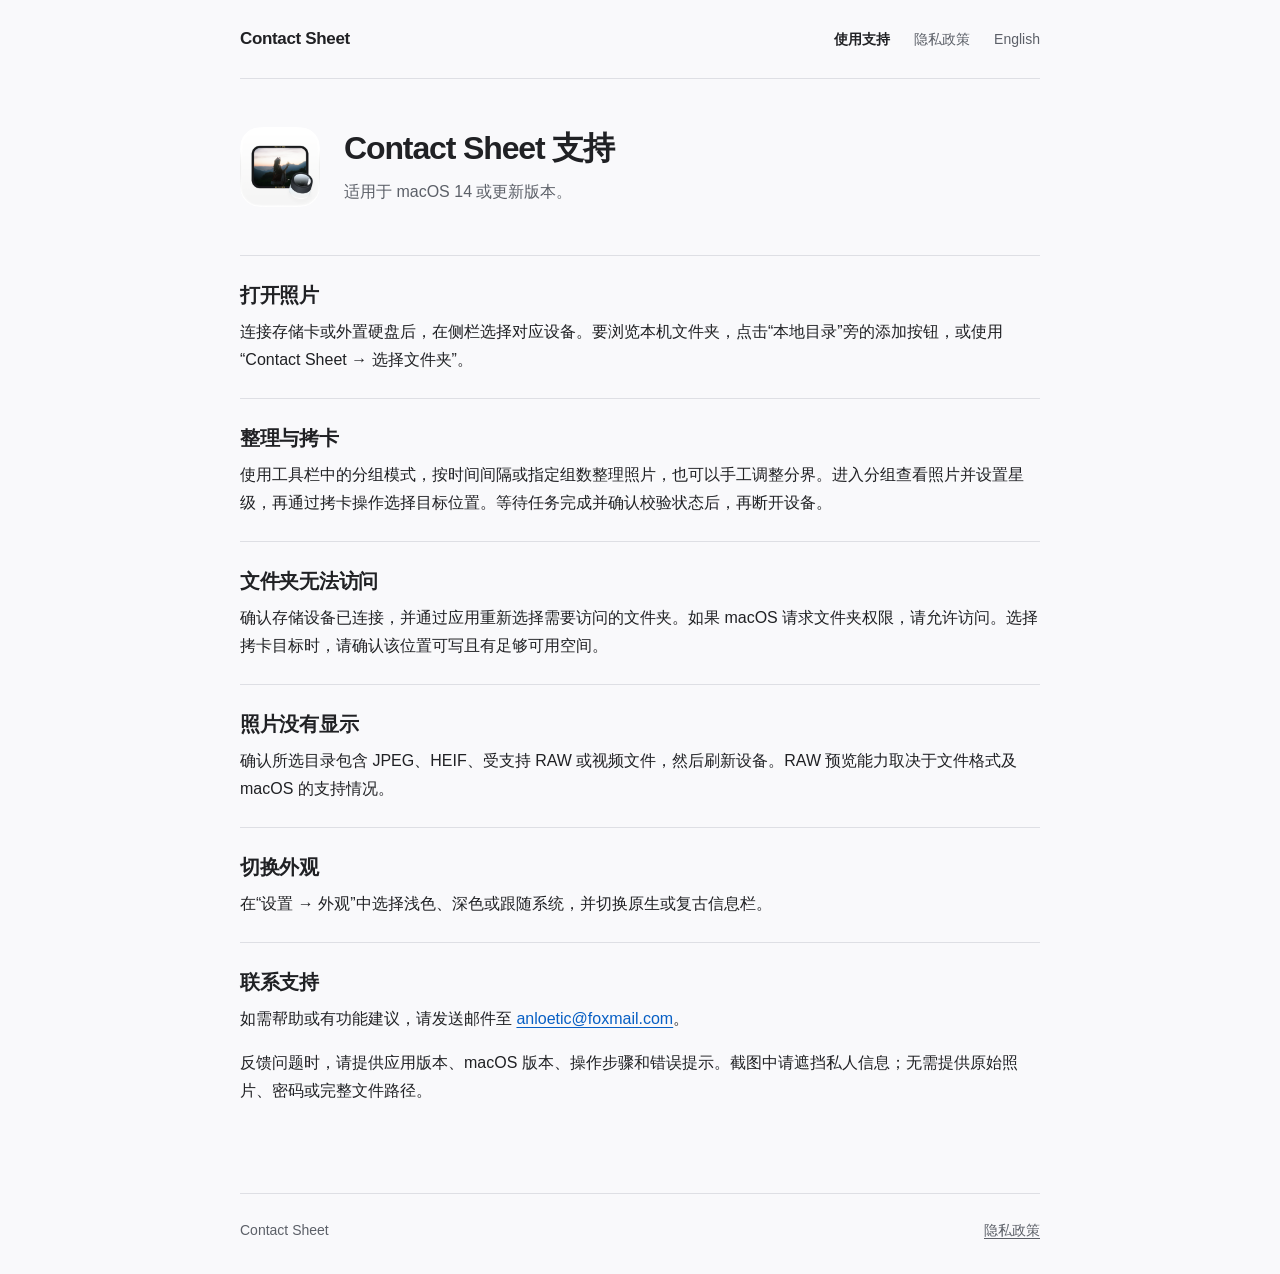
==== index.html @ 530712d1 "Publish Contact Sheet support and privacy pages" ====
<!doctype html>
<html lang="zh-CN">
<head>
  <meta charset="utf-8">
  <meta name="viewport" content="width=device-width, initial-scale=1">
  <meta name="color-scheme" content="light dark">
  <meta name="description" content="Contact Sheet 使用支持：打开照片、整理分组、校验拷卡、文件夹权限与外观设置。">
  <title>使用支持 · Contact Sheet</title>
  <link rel="icon" type="image/png" href="assets/icon.png">
  <link rel="stylesheet" href="assets/style.css">
</head>
<body>
  <a class="skip-link" href="#main">跳转到正文</a>
  <div class="shell">
    <header class="site-header">
      <a class="brand" href="./">Contact Sheet</a>
      <nav class="site-nav" aria-label="网站导航">
        <a href="./" aria-current="page">使用支持</a>
        <a href="privacy/">隐私政策</a>
        <a href="en/" lang="en" hreflang="en">English</a>
      </nav>
    </header>
    <main id="main">
      <div class="intro">
        <img class="app-icon" src="assets/icon.png" width="80" height="80" alt="">
        <div>
          <h1>Contact Sheet 支持</h1>
          <p>适用于 macOS 14 或更新版本。</p>
        </div>
      </div>
      <section class="content-section" aria-labelledby="open-photos">
        <h2 id="open-photos">打开照片</h2>
        <p>连接存储卡或外置硬盘后，在侧栏选择对应设备。要浏览本机文件夹，点击“本地目录”旁的添加按钮，或使用“Contact Sheet → 选择文件夹”。</p>
      </section>
      <section class="content-section" aria-labelledby="organize-copy">
        <h2 id="organize-copy">整理与拷卡</h2>
        <p>使用工具栏中的分组模式，按时间间隔或指定组数整理照片，也可以手工调整分界。进入分组查看照片并设置星级，再通过拷卡操作选择目标位置。等待任务完成并确认校验状态后，再断开设备。</p>
      </section>
      <section class="content-section" aria-labelledby="folder-access">
        <h2 id="folder-access">文件夹无法访问</h2>
        <p>确认存储设备已连接，并通过应用重新选择需要访问的文件夹。如果 macOS 请求文件夹权限，请允许访问。选择拷卡目标时，请确认该位置可写且有足够可用空间。</p>
      </section>
      <section class="content-section" aria-labelledby="missing-photos">
        <h2 id="missing-photos">照片没有显示</h2>
        <p>确认所选目录包含 JPEG、HEIF、受支持 RAW 或视频文件，然后刷新设备。RAW 预览能力取决于文件格式及 macOS 的支持情况。</p>
      </section>
      <section class="content-section" aria-labelledby="appearance">
        <h2 id="appearance">切换外观</h2>
        <p>在“设置 → 外观”中选择浅色、深色或跟随系统，并切换原生或复古信息栏。</p>
      </section>
      <section class="content-section" aria-labelledby="contact">
        <h2 id="contact">联系支持</h2>
        <p>如需帮助或有功能建议，请发送邮件至 <a href="mailto:anloetic@foxmail.com">anloetic@foxmail.com</a>。</p>
        <p>反馈问题时，请提供应用版本、macOS 版本、操作步骤和错误提示。截图中请遮挡私人信息；无需提供原始照片、密码或完整文件路径。</p>
      </section>
    </main>
    <footer class="site-footer">
      <span>Contact Sheet</span>
      <a href="privacy/">隐私政策</a>
    </footer>
  </div>
</body>
</html>
---- assets/style.css ----
:root {
  color-scheme: light dark;
  --background: #f9f9fb;
  --foreground: #202124;
  --secondary: #5c6068;
  --separator: #dedfe4;
  --link: #075fc4;
  --focus: #075fc4;
  --font: -apple-system, BlinkMacSystemFont, "Segoe UI", sans-serif;
  --text: 1rem;
  --small: 0.875rem;
  --title: 2rem;
  --heading: 1.25rem;
  --radius: 8px;
  --space-1: 4px;
  --space-2: 8px;
  --space-3: 12px;
  --space-4: 16px;
  --space-6: 24px;
  --space-8: 32px;
  --space-12: 48px;
  --space-16: 64px;
}

@media (prefers-color-scheme: dark) {
  :root {
    --background: #1c1c1e;
    --foreground: #f2f2f4;
    --secondary: #b2b2ba;
    --separator: #3c3c42;
    --link: #8bbcff;
    --focus: #8bbcff;
  }
}

* { box-sizing: border-box; }
html { -webkit-text-size-adjust: 100%; }
body {
  margin: 0;
  background: var(--background);
  color: var(--foreground);
  font: var(--text)/1.75 var(--font);
  -webkit-font-smoothing: antialiased;
}
a { color: var(--link); text-underline-offset: 0.2em; }
a:hover { text-decoration-thickness: 2px; }
a:focus-visible {
  outline: 3px solid var(--focus);
  outline-offset: 5px;
  border-radius: var(--radius);
}
.shell { width: min(100% - 48px, 800px); margin-inline: auto; }
.skip-link {
  position: absolute;
  top: -100px;
  left: var(--space-6);
  z-index: 1;
  padding: var(--space-2) var(--space-4);
  background: var(--background);
}
.skip-link:focus { top: var(--space-2); }
.site-header {
  display: flex;
  align-items: center;
  justify-content: space-between;
  gap: var(--space-6);
  padding-block: var(--space-6);
  border-bottom: 1px solid var(--separator);
}
.brand {
  color: var(--foreground);
  font-size: 1.0625rem;
  font-weight: 650;
  letter-spacing: -0.02em;
  text-decoration: none;
  white-space: nowrap;
}
.site-nav { display: flex; align-items: center; gap: var(--space-6); }
.site-nav a {
  color: var(--secondary);
  font-size: var(--small);
  text-decoration: none;
  white-space: nowrap;
}
.site-nav a:hover { color: var(--foreground); text-decoration: underline; }
.site-nav a[aria-current="page"] { color: var(--foreground); font-weight: 650; }
main { padding-block: var(--space-12) var(--space-16); }
.intro { display: flex; align-items: center; gap: var(--space-6); margin-bottom: var(--space-12); }
.app-icon { display: block; width: 80px; height: 80px; flex: 0 0 80px; }
h1, h2, p { margin: 0; }
h1 { font-size: var(--title); line-height: 1.3; letter-spacing: -0.035em; font-weight: 700; }
h2 { font-size: var(--heading); line-height: 1.5; letter-spacing: -0.015em; font-weight: 650; }
.intro p { margin-top: var(--space-2); color: var(--secondary); }
.intro .updated { font-size: var(--small); }
.content-section { padding-block: var(--space-6); border-top: 1px solid var(--separator); }
.content-section p { margin-top: var(--space-2); }
.content-section p + p { margin-top: var(--space-4); }
.privacy-lead { margin-bottom: var(--space-8); }
.site-footer {
  display: flex;
  justify-content: space-between;
  flex-wrap: wrap;
  gap: var(--space-3) var(--space-6);
  padding-block: var(--space-6) var(--space-8);
  border-top: 1px solid var(--separator);
  color: var(--secondary);
  font-size: var(--small);
}
.site-footer a { color: var(--secondary); }

@media (max-width: 540px) {
  :root { --title: 1.75rem; }
  .shell { width: min(100% - 32px, 800px); }
  .site-header { align-items: flex-start; flex-direction: column; gap: var(--space-3); padding-block: var(--space-4); }
  .site-nav { flex-wrap: wrap; gap: var(--space-4); }
  main { padding-block: var(--space-8) var(--space-12); }
  .intro { align-items: flex-start; gap: var(--space-4); margin-bottom: var(--space-8); }
  .app-icon { width: 64px; height: 64px; flex-basis: 64px; }
}
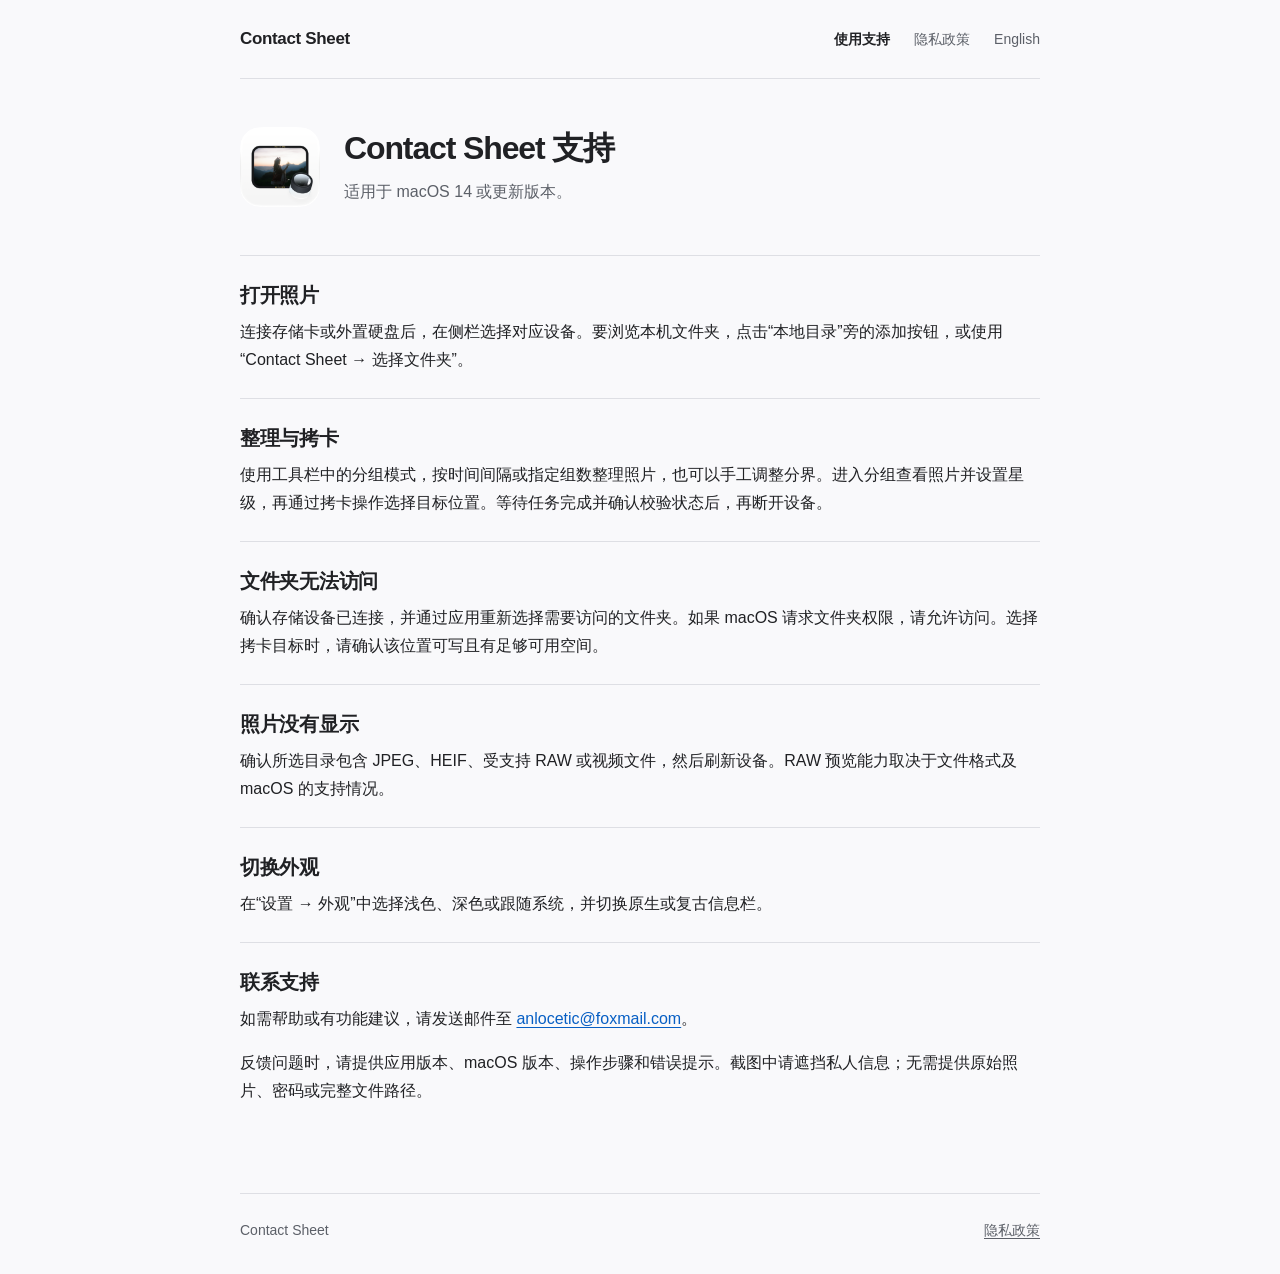
==== commit 297325c5: "fix: correct support contact email" ====
--- a/index.html
+++ b/index.html
@@ -50,7 +50,7 @@
       </section>
       <section class="content-section" aria-labelledby="contact">
         <h2 id="contact">联系支持</h2>
-        <p>如需帮助或有功能建议，请发送邮件至 <a href="mailto:anloetic@foxmail.com">anloetic@foxmail.com</a>。</p>
+        <p>如需帮助或有功能建议，请发送邮件至 <a href="mailto:anlocetic@foxmail.com">anlocetic@foxmail.com</a>。</p>
         <p>反馈问题时，请提供应用版本、macOS 版本、操作步骤和错误提示。截图中请遮挡私人信息；无需提供原始照片、密码或完整文件路径。</p>
       </section>
     </main>
